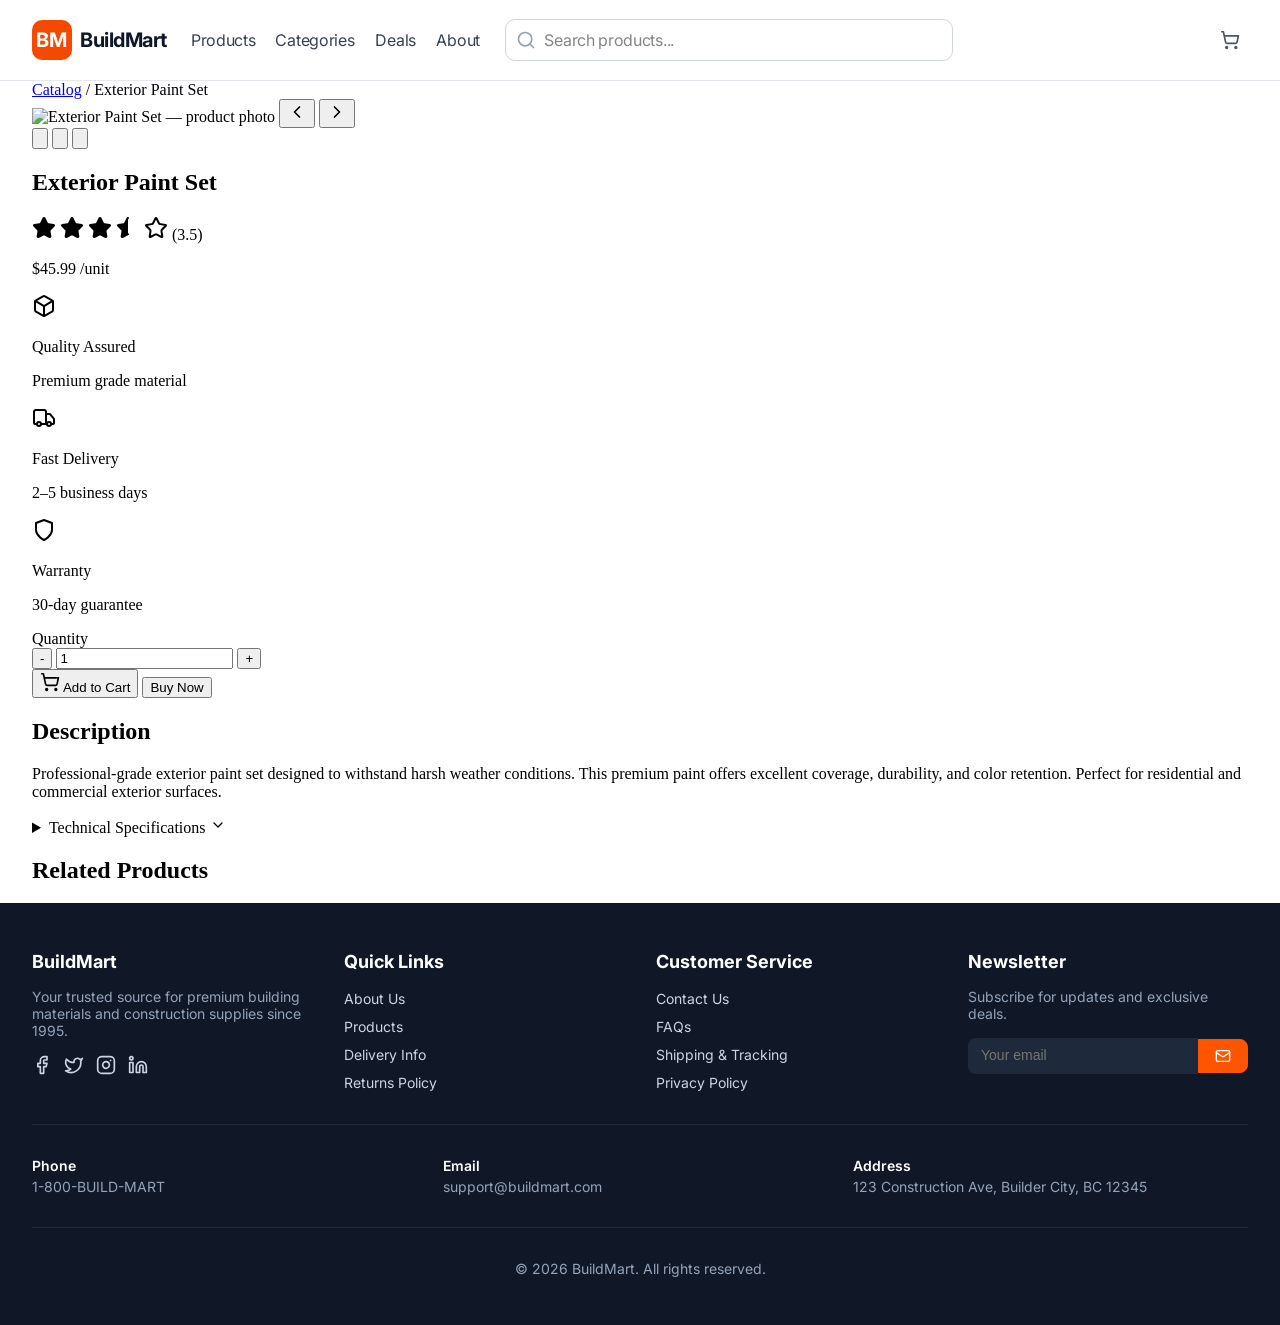
==== html/card.html @ ee4b64af "commit 1 first commit (очень вовремя, конечно)" ====
<!doctype html>
<html lang="en">
  <head>
    <meta charset="UTF-8" />
    <script>
      (function () {
        function documentDirectoryHref() {
          var u = new URL(location.href);
          u.hash = "";
          u.search = "";
          var path = u.pathname;
          path = path.replace(/\/[^/]+\/?$/, "/");
          if (!path) path = "/";
          u.pathname = path;
          return u.href;
        }
        var b = document.createElement("base");
        b.href = documentDirectoryHref();
        var meta = document.head.querySelector("meta[charset]");
        document.head.insertBefore(b, meta ? meta.nextSibling : document.head.firstChild);
      })();
    </script>
    <meta name="viewport" content="width=device-width, initial-scale=1.0" />
    <title>BuildMart</title>
    <link rel="preconnect" href="https://fonts.googleapis.com" />
    <link rel="preconnect" href="https://fonts.gstatic.com" crossorigin />
    <link
      href="https://fonts.googleapis.com/css2?family=Inter:wght@400;700;800;900&display=swap"
      rel="stylesheet"
    />
    <link rel="stylesheet" href="../styles/main.css" />
    <link rel="stylesheet" href="../styles/header.css" />
    <link rel="stylesheet" href="../styles/buildmart-toast.css" />
    <link rel="stylesheet" href="../styles/footer.css" />
    <link rel="stylesheet" href="../styles/card.css" />
  </head>
  <body>
    <main class="screen">
      <div id="site-header-mount"></div>
      <div class="screen__content card-page">
        <div class="card-page__container">
          <nav class="card-page__breadcrumb" aria-label="Breadcrumb">
            <a class="card-page__breadcrumb-link" href="catalog.html">Catalog</a>
            <span class="card-page__breadcrumb-separator" aria-hidden="true">/</span>
            <span class="card-page__breadcrumb-current">Exterior Paint Set</span>
          </nav>

          <section class="card-page__product-card" aria-label="Product card">
            <div class="card-page__left">
              <div class="card-page__hero">
                <img
                  id="card-gallery-main"
                  class="card-page__hero-img"
                  src="../images/photo1.jpg"
                  width="584"
                  height="584"
                  alt="Exterior Paint Set — product photo"
                />
                <button type="button" class="card-page__nav card-page__nav--prev" id="card-gallery-prev" aria-label="Previous image">
                  <svg width="20" height="20" aria-hidden="true"><use href="../assets/icons.svg#sym-chevron-left"></use></svg>
                </button>
                <button type="button" class="card-page__nav card-page__nav--next" id="card-gallery-next" aria-label="Next image">
                  <svg width="20" height="20" aria-hidden="true"><use href="../assets/icons.svg#sym-chevron-right"></use></svg>
                </button>
              </div>
              <div class="card-page__thumbnails" role="group" aria-label="Product photos">
                <button type="button" class="card-page__thumb is-active" data-full-src="../images/photo1.jpg" aria-label="Show photo 1" aria-pressed="true">
                  <img src="../images/photo1.jpg" alt="" />
                </button>
                <button type="button" class="card-page__thumb" data-full-src="../images/photo1.jpg" aria-label="Show photo 2" aria-pressed="false">
                  <img src="../images/photo1.jpg" alt="" />
                </button>
                <button type="button" class="card-page__thumb" data-full-src="../images/photo1.jpg" aria-label="Show photo 3" aria-pressed="false">
                  <img src="../images/photo1.jpg" alt="" />
                </button>
              </div>
            </div>

            <div class="card-page__right">
              <h1 class="card-page__title">Exterior Paint Set</h1>
              <div class="card-page__rating-block">
                <div class="card-page__rating" aria-label="Rating 3.5 out of 5">
                  <svg class="card-page__rating-star card-page__rating-star--full" width="24" height="24" aria-hidden="true"><use href="../assets/icons.svg#sym-star-full"></use></svg>
                  <svg class="card-page__rating-star card-page__rating-star--full" width="24" height="24" aria-hidden="true"><use href="../assets/icons.svg#sym-star-full"></use></svg>
                  <svg class="card-page__rating-star card-page__rating-star--full" width="24" height="24" aria-hidden="true"><use href="../assets/icons.svg#sym-star-full"></use></svg>
                  <svg class="card-page__rating-star card-page__rating-star--half" width="24" height="24" aria-hidden="true"><use href="../assets/icons.svg#sym-star-half"></use></svg>
                  <svg class="card-page__rating-star card-page__rating-star--empty" width="24" height="24" aria-hidden="true"><use href="../assets/icons.svg#sym-star-empty"></use></svg>
                  <span class="card-page__rating-value">(3.5)</span>
                </div>
              </div>
              <div class="card-page__price">
                <p class="card-page__price-row">
                  <span class="card-page__price-amount">$45.99</span>
                  <span class="card-page__price-unit">/unit</span>
                </p>
              </div>
              <div class="card-page__features">
                <div class="card-page__feature">
                  <span class="card-page__feature-icon" aria-hidden="true"><svg viewBox="0 0 24 24" width="24" height="24"><use href="../assets/icons.svg#sym-package"></use></svg></span>
                  <div class="card-page__feature-text">
                    <p class="card-page__feature-title">Quality Assured</p>
                    <p class="card-page__feature-desc">Premium grade material</p>
                  </div>
                </div>
                <div class="card-page__feature">
                  <span class="card-page__feature-icon" aria-hidden="true"><svg viewBox="0 0 24 24" width="24" height="24"><use href="../assets/icons.svg#sym-truck"></use></svg></span>
                  <div class="card-page__feature-text">
                    <p class="card-page__feature-title">Fast Delivery</p>
                    <p class="card-page__feature-desc">2–5 business days</p>
                  </div>
                </div>
                <div class="card-page__feature">
                  <span class="card-page__feature-icon" aria-hidden="true"><svg viewBox="0 0 24 24" width="24" height="24"><use href="../assets/icons.svg#sym-shield"></use></svg></span>
                  <div class="card-page__feature-text">
                    <p class="card-page__feature-title">Warranty</p>
                    <p class="card-page__feature-desc">30-day guarantee</p>
                  </div>
                </div>
              </div>
              <div class="card-page__quantity-block">
                <label class="card-page__quantity-label" for="card-qty">Quantity</label>
                <div class="card-page__quantity-controls">
                  <button type="button" class="card-page__qty-btn" id="card-qty-decrease" aria-label="Decrease quantity">-</button>
                  <input
                    id="card-qty"
                    class="card-page__qty-input"
                    type="number"
                    min="1"
                    step="1"
                    value="1"
                    inputmode="numeric"
                    aria-label="Quantity"
                  />
                  <button type="button" class="card-page__qty-btn" id="card-qty-increase" aria-label="Increase quantity">+</button>
                </div>
              </div>
              <div class="card-page__actions">
                <button type="button" class="card-page__btn card-page__btn--primary">
                  <svg width="20" height="20" aria-hidden="true"><use href="../assets/icons.svg#sym-cart"></use></svg>
                  Add to Cart
                </button>
                <button type="button" class="card-page__btn card-page__btn--secondary">Buy Now</button>
              </div>
              <div class="card-page__description-block">
                <h2 class="card-page__section-heading">Description</h2>
                <p class="card-page__section-text">
                  Professional-grade exterior paint set designed to withstand harsh weather conditions. This premium paint offers excellent coverage, durability, and color retention. Perfect for residential and commercial exterior surfaces.
                </p>
              </div>
              <div class="card-page__accordion-wrap">
                <details class="card-page__accordion">
                  <summary class="card-page__accordion-summary">
                    Technical Specifications
                    <svg class="card-page__accordion-chevron" width="16" height="16" aria-hidden="true"><use href="../assets/icons.svg#sym-chevron-down"></use></svg>
                  </summary>
                  <div class="card-page__accordion-body">
                    <div class="card-page__spec-panel">
                      <dl class="card-page__spec-grid">
                        <div class="card-page__spec-item"><dt class="card-page__spec-label">Volume</dt><dd class="card-page__spec-value">5 gallons total</dd></div>
                        <div class="card-page__spec-item"><dt class="card-page__spec-label">Type</dt><dd class="card-page__spec-value">100% Acrylic Latex</dd></div>
                        <div class="card-page__spec-item"><dt class="card-page__spec-label">Coverage</dt><dd class="card-page__spec-value">400 sq ft per gallon</dd></div>
                        <div class="card-page__spec-item"><dt class="card-page__spec-label">Finish</dt><dd class="card-page__spec-value">Satin</dd></div>
                        <div class="card-page__spec-item"><dt class="card-page__spec-label">Dry Time</dt><dd class="card-page__spec-value">2-4 hours</dd></div>
                        <div class="card-page__spec-item"><dt class="card-page__spec-label">Colors</dt><dd class="card-page__spec-value">Assorted neutral tones</dd></div>
                      </dl>
                    </div>
                  </div>
                </details>
              </div>
            </div>
          </section>

          <section class="card-page__related" aria-labelledby="related-heading">
            <div class="card-page__related-inner">
              <h2 id="related-heading" class="card-page__related-title">Related Products</h2>
              <div class="card-page__related-grid"></div>
            </div>
          </section>
        </div>
      </div>
      <div id="site-footer-mount"></div>
    </main>
    <script src="../scripts/products.js"></script>
    <script src="../scripts/cart-store.js"></script>
    <script src="../scripts/header.js"></script>
    <script src="../scripts/footer.js"></script>
    <script src="../scripts/buildmart-toast.js"></script>
    <script src="../scripts/card.js"></script>
  </body>
</html>
---- styles/main.css ----
:root {
  --spacing: 0.25rem;
}

.flex {
  display: flex;
}

.items-center {
  align-items: center;
}

.justify-between {
  justify-content: space-between;
}

.h-16 {
  height: calc(var(--spacing) * 16);
}

.gap-4 {
  gap: calc(var(--spacing) * 4);
  row-gap: calc(1rem);
  column-gap: calc(1rem);
}

.text-gray-600 {
  color: #4a5565;
}

.text-gray-900 {
  color: #111827;
}

.mt-3 {
  margin-top: 0.75rem;
}

.text-2xl {
  font-size: 1.5rem;
  line-height: 2rem;
}

.font-bold {
  font-weight: 700;
}

body {
  margin: 0;
  min-height: 100vh;
  background: #ffffff;
}

.screen {
  display: flex;
  flex-direction: column;
  width: 100%;
  min-width: 0;
  min-height: 100vh;
  background: #ffffff;
}

.screen__content {
  display: flex;
  flex-direction: column;
  flex: 1 0 auto;
  width: 100%;
  max-width: 1280px;
  min-height: 0;
  margin-inline: auto;
  padding-inline: 16px;
  box-sizing: border-box;
}

@media (min-width: 640px) {
  .screen__content {
    padding-inline: 24px;
  }
}

@media (min-width: 1024px) {
  .screen__content {
    padding-inline: 32px;
  }
}

.card-symbols {
  position: absolute;
  width: 0;
  height: 0;
  overflow: hidden;
}
---- styles/header.css ----
.header {
  width: 100%;
  height: 81px;
  margin: 0;
  padding: 0;
  position: sticky;
  top: 0;
  z-index: 1000;
  border-bottom: 1px solid var(--line, #e4e7ec);
  background-color: #ffffff;
  box-sizing: border-box;
}

.header__container {
  width: 100%;
  max-width: 1280px;
  height: 80px;
  margin-inline: auto;
  padding-inline: 16px;
  box-sizing: border-box;
  display: flex;
  align-items: center;
  /* <768px — flex + gap; от 768px — grid с равным column-gap в медиазапросе ниже */
  justify-content: flex-start;
  gap: 16px;
  min-width: 0;
}

@media (min-width: 640px) {
  .header__container {
    padding-inline: 24px;
  }
}

@media (min-width: 1024px) {
  .header__container {
    padding-inline: 32px;
  }
}

.header__search-field {
  width: 448px;
  height: 42px;
  display: flex;
  align-items: center;
  gap: 8px;
  padding: 0 10px;
  border: 1px solid #d1d5dc;
  border-radius: 10px;
  box-sizing: border-box;
  background-color: #ffffff;
  transition: border-color 0.2s ease, border-width 0.2s ease;
}

.header__search-field:focus-within {
  border: 3px solid #ff5a00;
  box-shadow: none;
}

.header__action-link {
  width: 36px;
  height: 36px;
  position: relative;
  display: inline-flex;
  align-items: center;
  justify-content: center;
  padding: 8px;
  box-sizing: border-box;
  text-decoration: none;
  flex-shrink: 0;
  color: #4b5563;
  transition: color 0.2s ease;
}

.header__cart-icon {
  width: 20px;
  height: 20px;
  color: currentColor;
  display: block;
  flex-shrink: 0;
}

.header__cart-badge {
  position: absolute;
  top: -4px;
  right: -4px;
  box-sizing: border-box;
  min-width: 20px;
  height: 20px;
  padding: 0 4px;
  display: inline-flex;
  align-items: center;
  justify-content: center;
  border-radius: 9999px;
  background-color: #ea580c;
  color: #ffffff;
  font-family: Inter, Arial, sans-serif;
  font-size: 0.75rem;
  line-height: 1rem;
  font-weight: 700;
  letter-spacing: -0.02em;
}

.header__cart-badge[hidden] {
  display: none !important;
}

.header__action-link:hover {
  color: #ff5a00;
}

.header__search-icon {
  width: 20px;
  height: 20px;
  color: #99a1af;
  display: block;
  flex-shrink: 0;
}

.header__search-input {
  flex: 1;
  min-width: 0;
  height: 19px;
  border: none;
  outline: none;
  padding: 0;
  color: rgba(10, 10, 10, 0.5);
  font-family: Inter, Arial, sans-serif;
  font-size: 16px;
  font-weight: 400;
  line-height: 100%;
  letter-spacing: -0.31px;
  background: transparent;
}

.header__search-input::placeholder {
  width: 133px;
  height: 19px;
  color: rgba(10, 10, 10, 0.5);
  font-family: Inter, Arial, sans-serif;
  font-size: 16px;
  font-weight: 400;
  line-height: 100%;
  letter-spacing: -0.31px;
}

.header__link {
  width: auto;
  min-width: 0;
  height: 40px;
  display: flex;
  align-items: center;
  gap: 8px;
  text-decoration: none;
  flex-shrink: 0;
}

.header__link-container {
  width: 40px;
  height: 40px;
  display: flex;
  align-items: center;
  justify-content: center;
  border-radius: 10px;
  background-color: #f54900;
  flex-shrink: 0;
}

.header__link-text {
  width: 32px;
  height: 28px;
  display: block;
  color: #ffffff;
  font-family: Inter, Arial, sans-serif;
  font-size: 20px;
  font-style: normal;
  font-weight: 700;
  line-height: 28px;
  letter-spacing: -0.45px;
}

.header__link-label {
  width: auto;
  height: 28px;
  display: block;
  color: #101828;
  font-family: Inter, Arial, sans-serif;
  font-size: 20px;
  font-style: normal;
  font-weight: 700;
  line-height: 28px;
  letter-spacing: -0.45px;
}

.header__navigation {
  display: flex;
  flex-direction: row;
  justify-content: flex-start;
  align-items: center;
  width: auto;
  height: 24px;
  gap: 20px;
  flex-shrink: 0;
}

.header__navigation-link {
  width: auto;
  height: 24px;
  display: block;
  position: relative;
  top: -0.5px;
  color: #364153;
  font-family: Inter, Arial, sans-serif;
  font-size: 16px;
  font-style: normal;
  font-weight: 400;
  line-height: 24px;
  letter-spacing: -0.31px;
  text-decoration: none;
  transition: color 0.2s ease;
}

.header__navigation-link:hover {
  color: #ff5a00;
}

.header__navigation-link--categories {
  width: 80px;
}

.header__navigation-link--deals {
  width: 41px;
}

.header__navigation-link--about {
  width: 45px;
}

/* —— Mobile / tablet / desktop (375px … 1440px+) —— */
.header__toolbar-end {
  display: flex;
  align-items: center;
  justify-content: flex-end;
  gap: 4px;
  flex-shrink: 0;
}

.header__icon-btn {
  display: none;
  align-items: center;
  justify-content: center;
  width: 40px;
  height: 40px;
  padding: 0;
  border: none;
  border-radius: 10px;
  background: transparent;
  color: #4b5563;
  cursor: pointer;
  box-sizing: border-box;
  transition: background-color 0.2s ease, color 0.2s ease;
}

.header__icon-btn:hover {
  background: #f9fafb;
  color: #ff5a00;
}

.header__icon-btn-svg {
  display: block;
  width: 24px;
  height: 24px;
}

/* Декоративная «лупа» в мобильной строке: не кнопка, без hover/tap */
.header__search-decoy {
  display: none;
  align-items: center;
  justify-content: center;
  width: 40px;
  height: 40px;
  flex-shrink: 0;
  margin: 0;
  padding: 0;
  pointer-events: none;
  user-select: none;
  -webkit-user-select: none;
  -webkit-tap-highlight-color: transparent;
  color: #4b5563;
  box-sizing: border-box;
}

.header__search-decoy-svg {
  display: block;
  width: 24px;
  height: 24px;
}

.header__icon-btn.header__menu-toggle {
  -webkit-tap-highlight-color: transparent;
}

.header__icon-btn.header__menu-toggle:hover,
.header__icon-btn.header__menu-toggle:active {
  background-color: transparent !important;
  color: #4b5563;
}

.header__icon-btn.header__menu-toggle:focus {
  outline: none;
}

.header__icon-btn.header__menu-toggle:focus-visible {
  outline: 2px solid #ff5a00;
  outline-offset: 2px;
}

.header__mobile-panel {
  display: none;
  width: 100%;
  max-width: 1280px;
  margin-inline: auto;
  box-sizing: border-box;
  padding: 0 16px;
  border-bottom: 1px solid transparent;
  background: #ffffff;
}

/* Разделитель между строкой хедера и полем поиска (отдельно от поля) */
.header__mobile-panel::before {
  content: "";
  display: block;
  height: 1px;
  width: calc(100% + 32px);
  margin: 0 -16px 12px;
  background-color: var(--line, #e4e7ec);
  box-sizing: border-box;
}

.header__search-field--panel {
  width: 100%;
  max-width: none;
  height: 48px;
  margin: 0 0 12px;
  box-sizing: border-box;
}

.header__navigation--panel {
  display: flex;
  flex-direction: column;
  align-items: stretch;
  justify-content: flex-start;
  width: 100%;
  height: auto;
  gap: 18px;
  margin: 0;
  padding: 8px 0 4px;
}

.header__navigation--panel .header__navigation-link {
  width: 100%;
  padding: 8px 0;
  border-bottom: none;
  font-size: 17px;
  box-sizing: border-box;
}

.header__navigation--panel .header__navigation-link--categories,
.header__navigation--panel .header__navigation-link--deals,
.header__navigation--panel .header__navigation-link--about {
  width: 100%;
}

/* Mobile: < 768px — sheet in document flow (pushes main); search + links in panel */
@media (max-width: 767px) {
  .header {
    height: auto;
    min-height: 72px;
  }

  .header__container {
    height: 71px;
    min-height: 71px;
    gap: 12px;
  }

  /* Логотип слева, лупа + корзина + меню справа (nav/search скрыты из потока) */
  .header__toolbar-end {
    margin-left: auto;
  }

  .header__link-label {
    display: none;
  }

  .header__link {
    width: auto;
    min-width: 0;
  }

  .header__container > .header__navigation {
    display: none;
  }

  .header__container > .header__search-field {
    display: none;
  }

  .header__mobile-panel {
    display: none;
  }

  .header.header--nav-open .header__mobile-panel {
    display: block;
    max-height: min(420px, calc(100dvh - 72px - 12px));
    overflow: auto;
    padding-bottom: 16px;
    border-bottom-color: var(--line, #e4e7ec);
    -webkit-overflow-scrolling: touch;
  }

  .header__icon-btn {
    display: inline-flex;
  }

  .header__search-decoy {
    display: inline-flex;
  }

  .header__menu-toggle {
    display: inline-flex;
  }
}

/* Tablet+ (768px …): 4 колонки — логотип | nav | поиск | тулбар;
   равный column-gap не схлопывается на узкой ширине (в отличие от space-between) */
@media (min-width: 768px) {
  .header__container {
    display: grid;
    grid-template-columns: auto auto minmax(0, 1fr) auto;
    column-gap: clamp(14px, 2.4vw, 24px);
    row-gap: 0;
    align-items: center;
    justify-content: normal;
  }

  .header__search-decoy,
  .header__menu-toggle {
    display: none;
  }

  .header__search-field {
    position: relative;
    top: auto;
    left: auto;
    right: auto;
    width: 100%;
    height: 42px;
    max-height: none;
    opacity: 1;
    overflow: visible;
    pointer-events: auto;
    transform: none;
    justify-self: start;
    min-width: 0;
    max-width: min(448px, 100%);
    box-sizing: border-box;
  }
}

/* Только ≥1440px: средняя дорожка по ширине поля (max-content), не 1fr — синий контейнер поиска не растягивается;
   свободное место уходит в space-between между четырьмя колонками вместе с column-gap */
@media (min-width: 1440px) {
  .header__container {
    grid-template-columns: auto auto max-content auto;
    justify-content: space-between;
  }

  .header__search-field {
    width: 448px;
    max-width: 100%;
    justify-self: auto;
  }
}

/* Планшет 768–1023px: только значок BM, без текста BuildMart */
@media (min-width: 768px) and (max-width: 1023px) {
  .header__link-label {
    display: none;
  }
}

@media (min-width: 1024px) {
  .header__link-label {
    display: block;
  }
}
---- styles/buildmart-toast.css ----
.buildmart-toast-stack {
  --buildmart-toast-overlap: 52px;
  position: fixed;
  top: max(12px, env(safe-area-inset-top, 0px));
  right: max(16px, env(safe-area-inset-right, 0px));
  z-index: 10001;
  box-sizing: border-box;
  display: flex;
  flex-direction: column;
  align-items: stretch;
  width: min(400px, calc(100vw - 32px));
  pointer-events: none;
}

.buildmart-toast-item {
  position: relative;
  box-sizing: border-box;
  width: 100%;
  flex: 0 0 auto;
  transform: translateY(calc(-100% - 20px));
  opacity: 0;
  pointer-events: none;
  transition:
    transform 0.36s cubic-bezier(0.22, 1, 0.36, 1),
    opacity 0.3s ease;
}

.buildmart-toast-stack > .buildmart-toast-item:not(:first-child) {
  margin-top: calc(-1 * var(--buildmart-toast-overlap, 52px));
}

.buildmart-toast-stack > .buildmart-toast-item:nth-child(1) {
  z-index: 106;
}

.buildmart-toast-stack > .buildmart-toast-item:nth-child(2) {
  z-index: 105;
}

.buildmart-toast-stack > .buildmart-toast-item:nth-child(3) {
  z-index: 104;
}

.buildmart-toast-stack > .buildmart-toast-item:nth-child(4) {
  z-index: 103;
}

.buildmart-toast-stack > .buildmart-toast-item:nth-child(5) {
  z-index: 102;
}

.buildmart-toast-item--in {
  transform: translateY(0);
  opacity: 1;
  pointer-events: auto;
  touch-action: pan-x;
}

.buildmart-toast-item--in.buildmart-toast-item--dragging {
  touch-action: none;
}

.buildmart-toast-item--out {
  transform: translateY(calc(-100% - 12px));
  opacity: 0;
  pointer-events: none;
  transition:
    transform 0.28s ease-in,
    opacity 0.22s ease;
}

.buildmart-toast__inner {
  box-sizing: border-box;
  display: flex;
  flex-direction: row;
  align-items: center;
  gap: 12px;
  padding: 14px 18px;
  border-radius: 12px;
  background: #ffffff;
  border: 1px solid #e5e7eb;
  box-shadow:
    0 10px 40px rgba(15, 23, 42, 0.12),
    0 4px 12px rgba(15, 23, 42, 0.08);
}

.buildmart-toast__icon {
  flex: 0 0 auto;
  display: flex;
  align-items: center;
  justify-content: center;
  width: 24px;
  height: 24px;
}

.buildmart-toast__icon svg {
  display: block;
}

.buildmart-toast__text {
  margin: 0;
  font-family: Inter, system-ui, sans-serif;
  font-size: 0.9375rem;
  line-height: 1.375rem;
  font-weight: 700;
  letter-spacing: -0.2px;
  color: #0a0a0a;
}
---- styles/footer.css ----
.footer {
  box-sizing: border-box;
  width: 100%;
  margin-top: auto;
  background: #101828;
  color: #94a3b8;
  font-family: Inter, system-ui, sans-serif;
}

.footer__container {
  box-sizing: border-box;
  width: 100%;
  max-width: 1280px;
  margin-inline: auto;
  padding: 48px 16px;
  display: flex;
  flex-direction: column;
  justify-content: flex-start;
  align-items: stretch;
}

@media (min-width: 640px) {
  .footer__container {
    padding-inline: 24px;
  }
}

@media (min-width: 1024px) {
  .footer__container {
    padding-inline: 32px;
  }
}

.footer__top {
  width: 100%;
  display: grid;
  grid-template-columns: 1fr;
  gap: 32px;
  margin-bottom: 32px;
}

.footer__top-item {
  padding: 0;
  min-width: 0;
}

.footer__top-title {
  margin: 0 0 16px;
  font-size: 18px;
  font-weight: 700;
  color: #ffffff;
}

.footer__top-text {
  margin: 0 0 16px;
  font-size: 14px;
}

.footer__social {
  display: flex;
  gap: 12px;
}

.footer__social-link {
  color: #cbd5e1;
  text-decoration: none;
  transition: color 0.2s ease;
}

.footer__social-link svg {
  width: 20px;
  height: 20px;
  display: block;
  fill: none;
  stroke: currentColor;
  stroke-width: 2;
  stroke-linecap: round;
  stroke-linejoin: round;
}

.footer__social-link:hover {
  color: #f97316;
}

.footer__links {
  margin: 0;
  padding: 0;
  list-style: none;
  display: flex;
  flex-direction: column;
  gap: 8px;
}

.footer__link {
  color: #cbd5e1;
  text-decoration: none;
  font-size: 14px;
  transition: color 0.2s ease;
}

.footer__link:hover {
  color: #f97316;
}

.footer__newsletter {
  display: flex;
  align-items: center;
  gap: 0;
}

.footer__input {
  flex: 1;
  min-width: 0;
  padding: 8px 12px;
  font-size: 14px;
  line-height: 1.25;
  border: 1px solid #1f2937;
  border-right: 0;
  border-radius: 8px 0 0 8px;
  background: #1e293b;
  color: #e2e8f0;
}

.footer__button {
  padding: 8px 16px;
  border: 1px solid #ff5400;
  border-radius: 0 8px 8px 0;
  background: #ff5400;
  color: #ffffff;
  cursor: pointer;
  transition: background-color 0.2s ease;
}

.footer__button:hover {
  background: #c2410c;
}

.footer__button svg {
  width: 16px;
  height: 16px;
  display: block;
  fill: none;
  stroke: currentColor;
  stroke-width: 2;
  stroke-linecap: round;
  stroke-linejoin: round;
}

.footer__visually-hidden {
  position: absolute;
  width: 1px;
  height: 1px;
  padding: 0;
  margin: -1px;
  overflow: hidden;
  clip: rect(0, 0, 0, 0);
  white-space: nowrap;
  border: 0;
}

.footer__contacts {
  width: 100%;
  border-top: 1px solid #1f2937;
  padding-top: 32px;
  margin-bottom: 32px;
}

.footer__contacts-grid {
  display: grid;
  grid-template-columns: 1fr;
  gap: 16px;
  font-size: 14px;
}

.footer__contacts-item {
  width: 100%;
  display: flex;
  flex-direction: column;
  gap: 4px;
}

.footer__contacts-title {
  margin: 0;
  font-weight: 600;
  color: #ffffff;
}

.footer__contacts-text {
  margin: 0;
}

.footer__copyright {
  margin: 0;
}

.footer__bottom {
  width: 100%;
  border-top: 1px solid #1f2937;
  padding-top: 32px;
  font-size: 14px;
  text-align: center;
}

@media (min-width: 768px) {
  .footer__container {
    padding-inline: 32px;
  }

  .footer__top {
    grid-template-columns: repeat(2, minmax(0, 1fr));
  }

  .footer__contacts-grid {
    grid-template-columns: repeat(3, minmax(0, 1fr));
  }
}

@media (min-width: 1024px) {
  .footer__top {
    grid-template-columns: repeat(4, minmax(0, 1fr));
  }
}
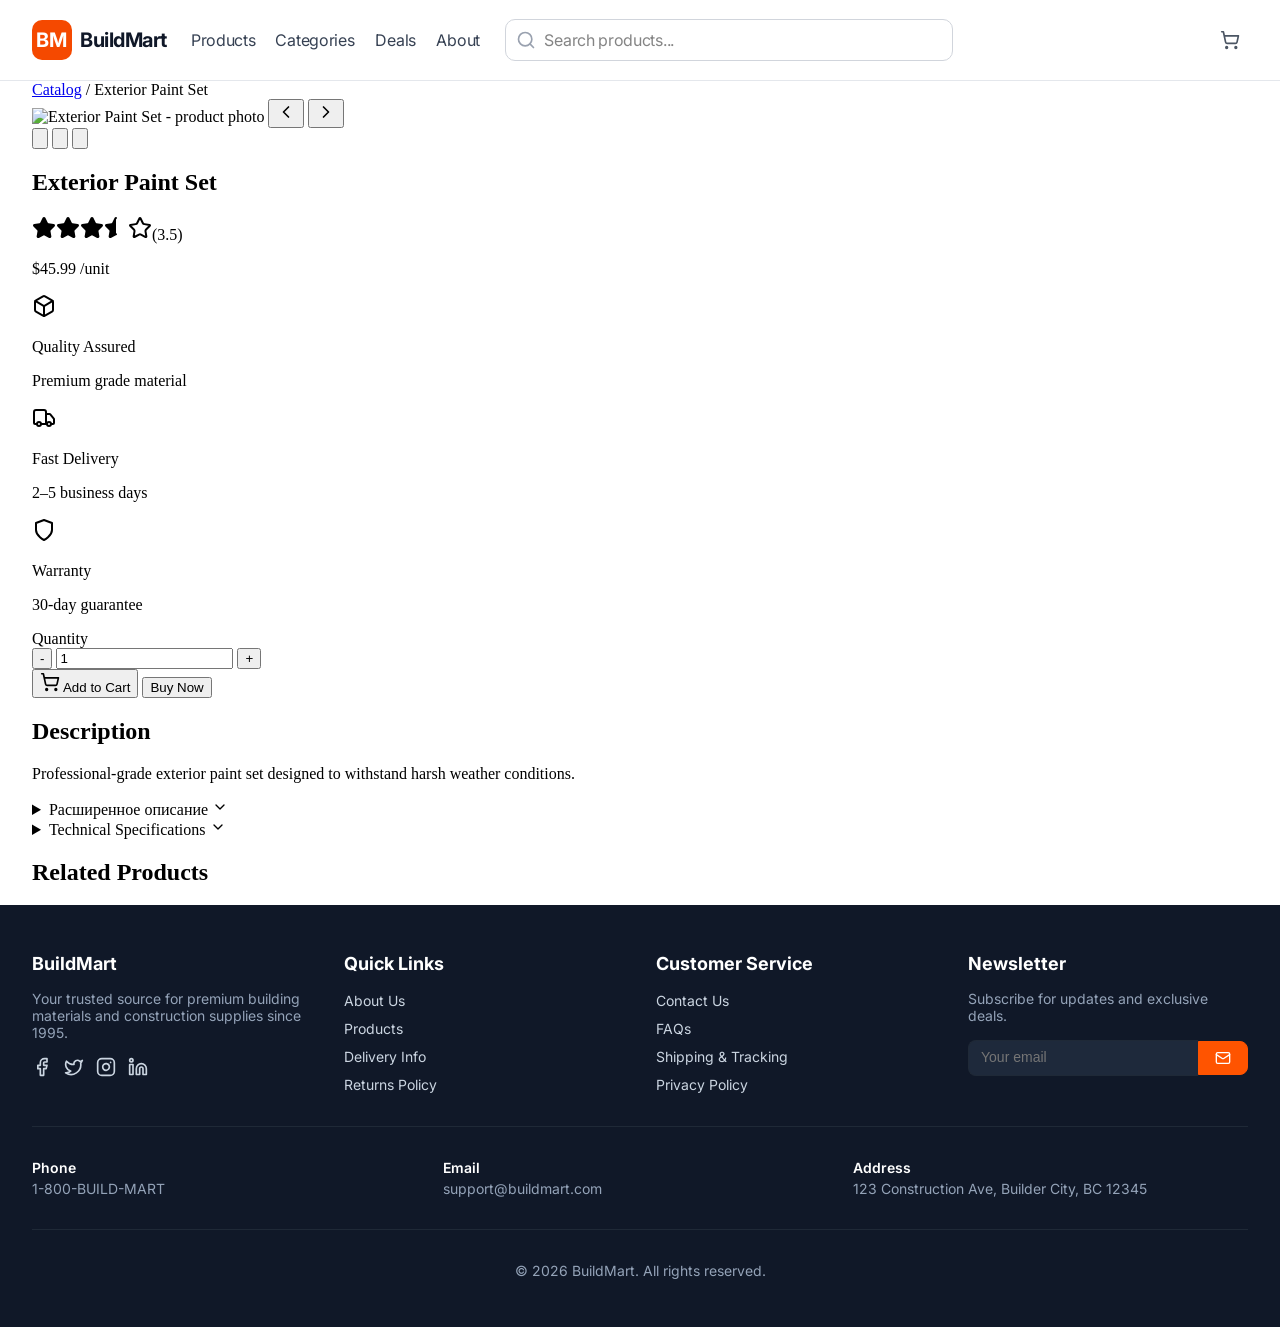
==== commit 6e30a71a: "feat(product): extended description accordion and PDP hooks" ====
--- a/html/card.html
+++ b/html/card.html
@@ -50,7 +50,7 @@
               <div class="card-page__hero">
                 <img
                   id="card-gallery-main"
-                  class="card-page__hero-img"
+                  class="card-page__hero-img card-page__hero-img--fade"
                   src="../images/photo1.jpg"
                   width="584"
                   height="584"
@@ -135,19 +135,28 @@
                 </div>
               </div>
               <div class="card-page__actions">
-                <button type="button" class="card-page__btn card-page__btn--primary">
+                <button type="button" class="card-page__btn card-page__btn--primary" aria-label="Add to cart">
                   <svg width="20" height="20" aria-hidden="true"><use href="../assets/icons.svg#sym-cart"></use></svg>
-                  Add to Cart
+                  <span id="card-primary-label">Add to Cart</span>
                 </button>
                 <button type="button" class="card-page__btn card-page__btn--secondary">Buy Now</button>
               </div>
               <div class="card-page__description-block">
                 <h2 class="card-page__section-heading">Description</h2>
-                <p class="card-page__section-text">
-                  Professional-grade exterior paint set designed to withstand harsh weather conditions. This premium paint offers excellent coverage, durability, and color retention. Perfect for residential and commercial exterior surfaces.
-                </p>
+                <p class="card-page__section-text card-page__section-text--lead" id="card-desc-lead"></p>
               </div>
               <div class="card-page__accordion-wrap">
+                <details class="card-page__accordion">
+                  <summary class="card-page__accordion-summary">
+                    Расширенное описание
+                    <svg class="card-page__accordion-chevron" width="16" height="16" aria-hidden="true"><use href="../assets/icons.svg#sym-chevron-down"></use></svg>
+                  </summary>
+                  <div class="card-page__accordion-body">
+                    <p class="card-page__section-text" id="card-extended-desc"></p>
+                  </div>
+                </details>
+              </div>
+              <div class="card-page__accordion-wrap card-page__accordion-wrap--specs">
                 <details class="card-page__accordion">
                   <summary class="card-page__accordion-summary">
                     Technical Specifications
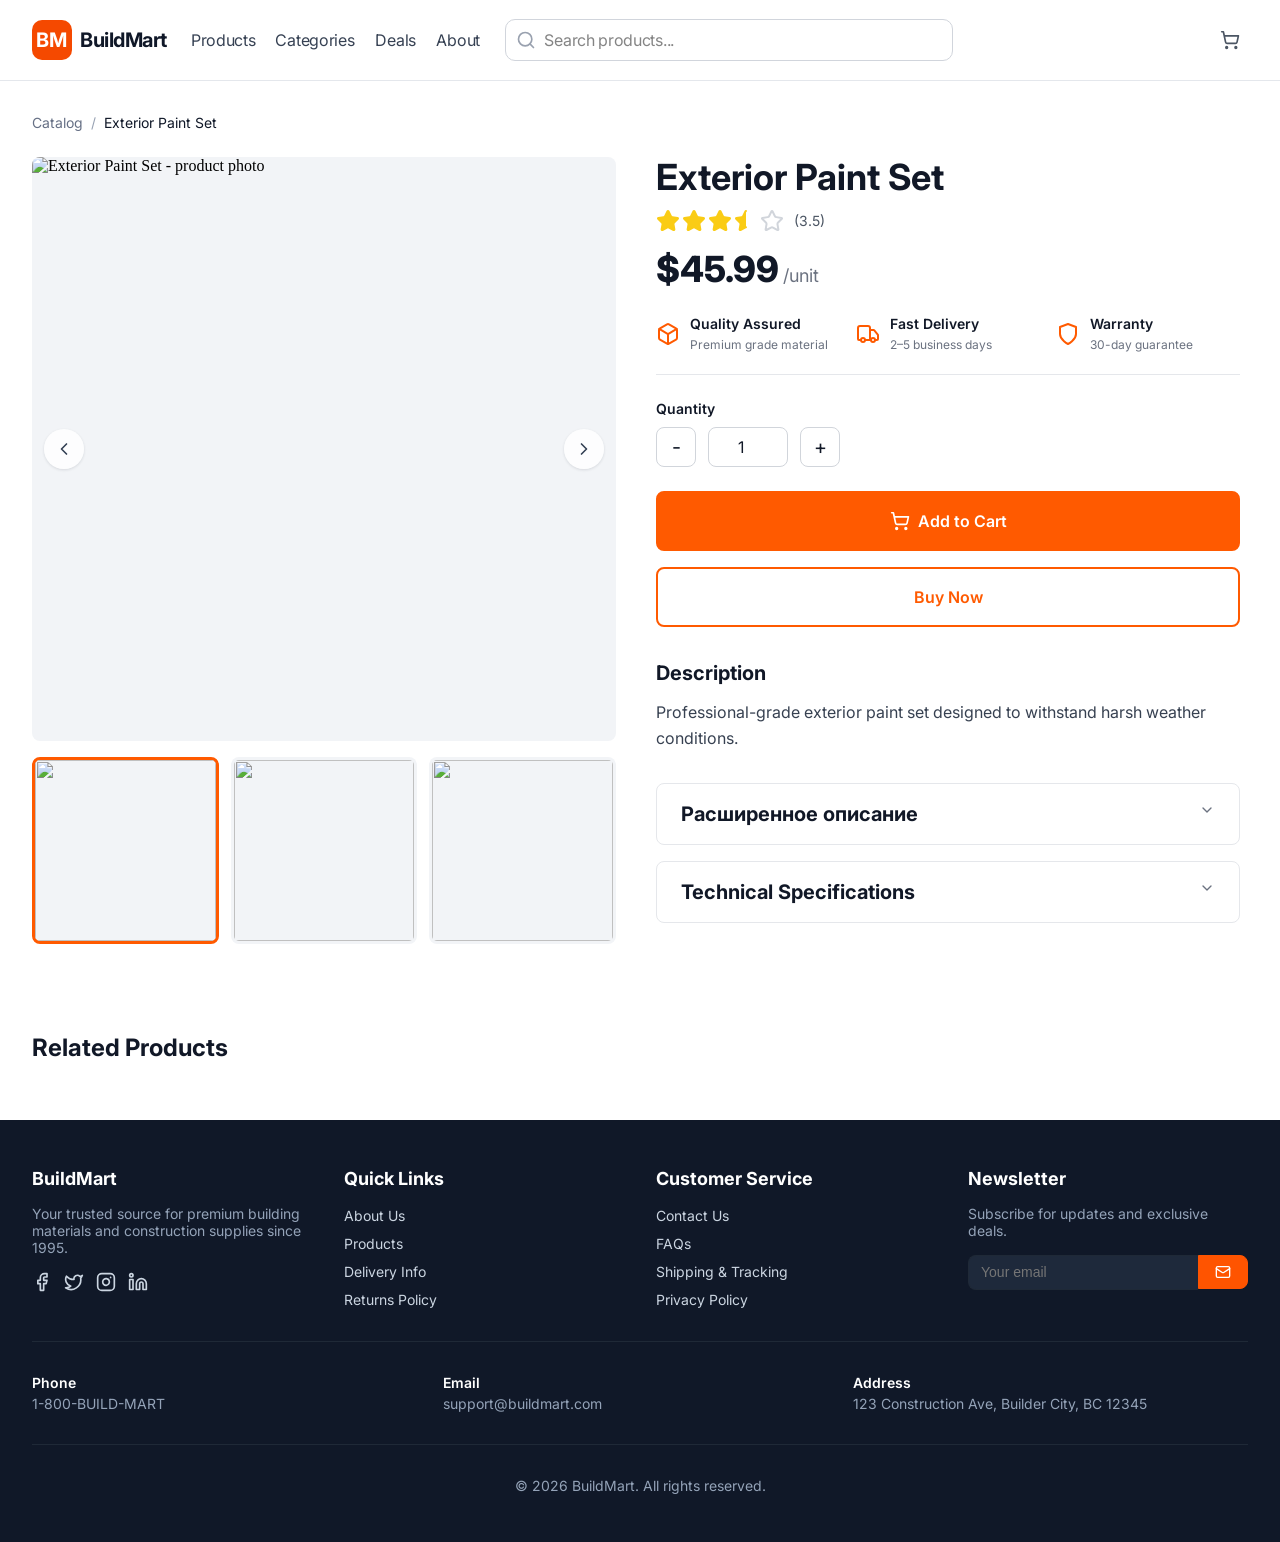
==== commit 19016625: "Fixing mobile adaptivity" ====
--- a/html/card.html
+++ b/html/card.html
@@ -20,7 +20,7 @@
         document.head.insertBefore(b, meta ? meta.nextSibling : document.head.firstChild);
       })();
     </script>
-    <meta name="viewport" content="width=device-width, initial-scale=1.0" />
+    <meta name="viewport" content="width=device-width, initial-scale=1.0, viewport-fit=cover" />
     <title>BuildMart</title>
     <link rel="preconnect" href="https://fonts.googleapis.com" />
     <link rel="preconnect" href="https://fonts.gstatic.com" crossorigin />
--- a/styles/main.css
+++ b/styles/main.css
@@ -1,5 +1,14 @@
 :root {
   --spacing: 0.25rem;
+}
+
+html {
+  overflow-x: hidden;
+}
+
+body {
+  overflow-x: hidden;
+  min-width: 0;
 }
 
 .flex {
@@ -65,22 +74,32 @@
   flex-direction: column;
   flex: 1 0 auto;
   width: 100%;
-  max-width: 1280px;
+  max-width: min(100%, 1440px);
   min-height: 0;
   margin-inline: auto;
-  padding-inline: 16px;
+  padding-left: max(16px, env(safe-area-inset-left, 0px));
+  padding-right: max(16px, env(safe-area-inset-right, 0px));
   box-sizing: border-box;
 }
 
 @media (min-width: 640px) {
   .screen__content {
-    padding-inline: 24px;
+    padding-left: max(24px, env(safe-area-inset-left, 0px));
+    padding-right: max(24px, env(safe-area-inset-right, 0px));
   }
 }
 
 @media (min-width: 1024px) {
   .screen__content {
-    padding-inline: 32px;
+    padding-left: max(32px, env(safe-area-inset-left, 0px));
+    padding-right: max(32px, env(safe-area-inset-right, 0px));
+  }
+}
+
+@media (min-width: 1440px) {
+  .screen__content {
+    padding-left: max(40px, env(safe-area-inset-left, 0px));
+    padding-right: max(40px, env(safe-area-inset-right, 0px));
   }
 }
 
--- a/styles/header.css
+++ b/styles/header.css
@@ -13,10 +13,11 @@
 
 .header__container {
   width: 100%;
-  max-width: 1280px;
+  max-width: min(1280px, 100%);
   height: 80px;
   margin-inline: auto;
-  padding-inline: 16px;
+  padding-left: max(16px, env(safe-area-inset-left, 0px));
+  padding-right: max(16px, env(safe-area-inset-right, 0px));
   box-sizing: border-box;
   display: flex;
   align-items: center;
@@ -28,13 +29,15 @@
 
 @media (min-width: 640px) {
   .header__container {
-    padding-inline: 24px;
+    padding-left: max(24px, env(safe-area-inset-left, 0px));
+    padding-right: max(24px, env(safe-area-inset-right, 0px));
   }
 }
 
 @media (min-width: 1024px) {
   .header__container {
-    padding-inline: 32px;
+    padding-left: max(32px, env(safe-area-inset-left, 0px));
+    padding-right: max(32px, env(safe-area-inset-right, 0px));
   }
 }
 
@@ -318,10 +321,10 @@
 .header__mobile-panel {
   display: none;
   width: 100%;
-  max-width: 1280px;
+  max-width: min(1280px, 100%);
   margin-inline: auto;
   box-sizing: border-box;
-  padding: 0 16px;
+  padding: 0 max(16px, env(safe-area-inset-left)) 0 max(16px, env(safe-area-inset-right));
   border-bottom: 1px solid transparent;
   background: #ffffff;
 }
@@ -382,6 +385,8 @@
     height: 71px;
     min-height: 71px;
     gap: 12px;
+    padding-left: max(12px, env(safe-area-inset-left, 0px));
+    padding-right: max(12px, env(safe-area-inset-right, 0px));
   }
 
   /* Логотип слева, лупа + корзина + меню справа (nav/search скрыты из потока) */
--- a/styles/buildmart-toast.css
+++ b/styles/buildmart-toast.css
@@ -8,7 +8,10 @@
   display: flex;
   flex-direction: column;
   align-items: stretch;
-  width: min(400px, calc(100vw - 32px));
+  width: min(
+    400px,
+    calc(100vw - env(safe-area-inset-left, 0px) - env(safe-area-inset-right, 0px) - 24px)
+  );
   pointer-events: none;
 }
 
--- a/styles/footer.css
+++ b/styles/footer.css
@@ -10,9 +10,9 @@
 .footer__container {
   box-sizing: border-box;
   width: 100%;
-  max-width: 1280px;
+  max-width: min(1280px, 100%);
   margin-inline: auto;
-  padding: 48px 16px;
+  padding: 48px max(16px, env(safe-area-inset-right, 0px)) 48px max(16px, env(safe-area-inset-left, 0px));
   display: flex;
   flex-direction: column;
   justify-content: flex-start;
@@ -21,13 +21,15 @@
 
 @media (min-width: 640px) {
   .footer__container {
-    padding-inline: 24px;
+    padding-left: max(24px, env(safe-area-inset-left, 0px));
+    padding-right: max(24px, env(safe-area-inset-right, 0px));
   }
 }
 
 @media (min-width: 1024px) {
   .footer__container {
-    padding-inline: 32px;
+    padding-left: max(32px, env(safe-area-inset-left, 0px));
+    padding-right: max(32px, env(safe-area-inset-right, 0px));
   }
 }
 
--- a/styles/card.css
+++ b/styles/card.css
@@ -0,0 +1,794 @@
+.card-page {
+  box-sizing: border-box;
+  width: 100%;
+}
+
+
+.screen__content.card-page {
+  max-width: min(1280px, 100%);
+  margin-inline: auto;
+  padding-left: max(16px, env(safe-area-inset-left, 0px));
+  padding-right: max(16px, env(safe-area-inset-right, 0px));
+  box-sizing: border-box;
+}
+
+@media (min-width: 640px) {
+  .screen__content.card-page {
+    padding-left: max(24px, env(safe-area-inset-left, 0px));
+    padding-right: max(24px, env(safe-area-inset-right, 0px));
+  }
+}
+
+@media (min-width: 1024px) {
+  .screen__content.card-page {
+    padding-left: max(32px, env(safe-area-inset-left, 0px));
+    padding-right: max(32px, env(safe-area-inset-right, 0px));
+  }
+}
+
+.card-page__container {
+  box-sizing: border-box;
+  width: 100%;
+  max-width: none;
+  min-height: 0;
+  margin-inline: 0;
+  padding: 0 0 32px;
+  display: flex;
+  flex-direction: column;
+  gap: 24px;
+}
+
+.card-page__breadcrumb {
+  min-height: 20px;
+  padding-top: 24px;
+  display: flex;
+  align-items: center;
+  gap: 8px;
+  font-family: Inter, system-ui, sans-serif;
+  font-size: 14px;
+  line-height: 20px;
+}
+
+.card-page__breadcrumb-link {
+  color: #667085;
+  text-decoration: none;
+}
+
+.card-page__breadcrumb-link:hover {
+  color: #475467;
+}
+
+.card-page__breadcrumb-separator {
+  color: #98a2b3;
+}
+
+.card-page__breadcrumb-current {
+  color: #101828;
+}
+
+/* Mobile & tablet: одна колонка; с 1024px — галерея | контент */
+.card-page__product-card {
+  display: grid;
+  grid-template-columns: 1fr;
+  gap: 24px;
+  align-items: start;
+}
+
+.card-page__left {
+  --card-gallery-width: 100%;
+  display: flex;
+  flex-direction: column;
+  gap: 16px;
+  min-width: 0;
+  width: 100%;
+}
+
+.card-page__hero {
+  position: relative;
+  width: var(--card-gallery-width);
+  aspect-ratio: 1;
+  height: auto;
+  border-radius: 8px;
+  overflow: hidden;
+  background: #f2f4f7;
+}
+
+.card-page__hero-img {
+  width: 100%;
+  height: 100%;
+  display: block;
+  object-fit: cover;
+}
+
+.card-page__nav {
+  position: absolute;
+  top: 50%;
+  transform: translateY(-50%);
+  box-sizing: border-box;
+  width: 40px;
+  height: 40px;
+  padding: 0;
+  border: none;
+  border-radius: 50%;
+  background: rgba(255, 255, 255, 0.85);
+  color: #344054;
+  cursor: pointer;
+  display: flex;
+  align-items: center;
+  justify-content: center;
+  box-shadow: 0 1px 3px rgba(16, 24, 40, 0.12);
+  transition: background 0.2s ease, color 0.2s ease;
+}
+
+.card-page__nav:hover {
+  background: #ffffff;
+  color: #ff5a00;
+}
+
+.card-page__nav--prev {
+  left: 12px;
+}
+
+.card-page__nav--next {
+  right: 12px;
+}
+
+.card-page__thumbnails {
+  box-sizing: border-box;
+  width: var(--card-gallery-width);
+  display: grid;
+  grid-template-columns: repeat(3, 1fr);
+  gap: 12px;
+  align-items: stretch;
+}
+
+.card-page__thumb {
+  box-sizing: border-box;
+  width: 100%;
+  min-width: 0;
+  aspect-ratio: 1;
+  height: auto;
+  padding: 0;
+  border: 3px solid transparent;
+  border-radius: 8px;
+  overflow: hidden;
+  cursor: pointer;
+  background: #f2f4f7;
+  transition: border-color 0.2s ease;
+}
+
+.card-page__thumb:hover {
+  border-color: #fda29b;
+}
+
+.card-page__thumb.is-active {
+  border-color: #ff5a00;
+}
+
+.card-page__thumb img {
+  width: 100%;
+  height: 100%;
+  display: block;
+  object-fit: cover;
+}
+
+.card-page__right {
+  min-width: 0;
+  display: flex;
+  flex-direction: column;
+}
+
+/* Ноутбук / десктоп: две колонки, сначала большое фото, под ним превью */
+@media (min-width: 1024px) {
+  .card-page__product-card {
+    grid-template-columns: 1fr 1fr;
+    gap: 32px;
+  }
+
+  .card-page__left {
+    --card-gallery-width: min(584px, 100%);
+  }
+}
+
+@media (min-width: 768px) {
+  .card-page__breadcrumb {
+    padding-top: 32px;
+  }
+}
+
+.card-page__title {
+  margin: 0 0 0.75rem;
+  box-sizing: border-box;
+  width: 100%;
+  max-width: none;
+  font-family: Inter, system-ui, sans-serif;
+  font-size: clamp(1.5rem, 4.5vw, 1.875rem);
+  line-height: 1.2;
+  font-weight: 700;
+  color: #111827;
+}
+
+@media (min-width: 768px) {
+  .card-page__title {
+    font-size: 2.25rem;
+    line-height: 2.5rem;
+  }
+}
+
+@media (min-width: 1024px) {
+  .card-page__title {
+    max-width: 584px;
+  }
+}
+
+
+.card-page__rating-block {
+  box-sizing: border-box;
+  width: 100%;
+  max-width: none;
+  margin-bottom: 1rem;
+}
+
+@media (min-width: 1024px) {
+  .card-page__rating-block {
+    max-width: 584px;
+  }
+}
+
+.card-page__rating {
+  display: flex;
+  align-items: center;
+  gap: 0.125rem;
+}
+
+.card-page__rating-star {
+  width: 20px;
+  height: 20px;
+  flex-shrink: 0;
+  display: block;
+}
+
+@media (min-width: 768px) {
+  .card-page__rating-star {
+    width: 24px;
+    height: 24px;
+  }
+}
+
+.card-page__rating-star--full,
+.card-page__rating-star--half {
+  color: #facc15;
+}
+
+.card-page__rating-star--empty {
+  color: #d1d5db;
+}
+
+.card-page__rating-value {
+  margin-left: 0.5rem;
+  font-family: Inter, system-ui, sans-serif;
+  font-size: 0.875rem;
+  line-height: 1.25rem;
+  color: #4b5563;
+}
+
+
+.card-page__price {
+  box-sizing: border-box;
+  width: 100%;
+  max-width: none;
+  margin-bottom: 1.5rem;
+}
+
+@media (min-width: 1024px) {
+  .card-page__price {
+    max-width: 584px;
+  }
+}
+
+.card-page__price-row {
+  margin: 0;
+  display: flex;
+  align-items: baseline;
+  gap: 0.25rem;
+  min-height: 40px;
+  font-family: Inter, system-ui, sans-serif;
+}
+
+.card-page__price-amount {
+  font-size: clamp(1.75rem, 6vw, 2.25rem);
+  line-height: 1.1;
+  font-weight: 800;
+  color: #111827;
+}
+
+@media (min-width: 768px) {
+  .card-page__price-amount {
+    font-size: 2.25rem;
+    line-height: 40px;
+  }
+}
+
+.card-page__price-unit {
+  font-size: 1.125rem;
+  line-height: 1.75rem;
+  font-weight: 400;
+  color: #6b7280;
+}
+
+
+.card-page__features {
+  box-sizing: border-box;
+  width: 100%;
+  max-width: none;
+  display: grid;
+  grid-template-columns: 1fr;
+  gap: 16px;
+  align-items: start;
+  margin-bottom: 1.5rem;
+  padding-bottom: 1.25rem;
+  border-bottom: 1px solid #e5e7eb;
+}
+
+@media (min-width: 768px) {
+  .card-page__features {
+    grid-template-columns: repeat(3, minmax(0, 1fr));
+    gap: 12px 16px;
+    align-items: center;
+  }
+}
+
+@media (min-width: 1024px) {
+  .card-page__features {
+    max-width: 584px;
+  }
+}
+
+.card-page__feature {
+  display: flex;
+  align-items: center;
+  gap: 10px;
+  min-width: 0;
+}
+
+.card-page__feature-icon {
+  flex-shrink: 0;
+  width: 24px;
+  height: 24px;
+  color: #ff5a00;
+}
+
+.card-page__feature-icon svg {
+  width: 100%;
+  height: 100%;
+  display: block;
+}
+
+.card-page__feature-text {
+  display: flex;
+  flex-direction: column;
+  gap: 2px;
+  min-width: 0;
+}
+
+.card-page__feature-title {
+  margin: 0;
+  font-family: Inter, system-ui, sans-serif;
+  font-size: 0.875rem;
+  font-weight: 600;
+  line-height: 1.25rem;
+  color: #111827;
+}
+
+.card-page__feature-desc {
+  margin: 0;
+  font-family: Inter, system-ui, sans-serif;
+  font-size: 0.75rem;
+  line-height: 1.125rem;
+  color: #6b7280;
+}
+
+
+.card-page__quantity-block {
+  box-sizing: border-box;
+  width: 100%;
+  max-width: none;
+  margin-bottom: 1.5rem;
+}
+
+@media (min-width: 1024px) {
+  .card-page__quantity-block {
+    max-width: 584px;
+  }
+}
+
+.card-page__quantity-label {
+  display: block;
+  margin: 0 0 0.5rem;
+  font-family: Inter, system-ui, sans-serif;
+  font-size: 0.875rem;
+  line-height: 1.25rem;
+  font-weight: 600;
+  color: #111827;
+}
+
+.card-page__quantity-controls {
+  display: flex;
+  align-items: center;
+  gap: 0.75rem;
+}
+
+.card-page__qty-btn {
+  box-sizing: border-box;
+  width: 2.5rem;
+  height: 2.5rem;
+  border: 1px solid #d1d5db;
+  border-radius: 0.5rem;
+  background: #ffffff;
+  font-family: Inter, system-ui, sans-serif;
+  font-size: 1.25rem;
+  line-height: 1;
+  color: #111827;
+  cursor: pointer;
+  transition: background-color 0.2s ease;
+}
+
+.card-page__qty-btn:hover {
+  background: #f9fafb;
+}
+
+.card-page__qty-input {
+  box-sizing: border-box;
+  width: 5rem;
+  height: 2.5rem;
+  border: 1px solid #d1d5db;
+  border-radius: 0.5rem;
+  text-align: center;
+  font-family: Inter, system-ui, sans-serif;
+  font-size: 1rem;
+  line-height: 1.5rem;
+  color: #111827;
+}
+
+.card-page__qty-input:focus {
+  outline: none;
+  box-shadow: 0 0 0 2px #f97316;
+}
+
+.card-page__actions {
+  box-sizing: border-box;
+  width: 100%;
+  max-width: none;
+  display: flex;
+  flex-direction: column;
+  gap: 1rem;
+}
+
+@media (min-width: 1024px) {
+  .card-page__actions {
+    max-width: 584px;
+  }
+}
+
+.card-page__btn {
+  box-sizing: border-box;
+  width: 100%;
+  padding: 1rem 1.25rem;
+  border-radius: 0.5rem;
+  font-family: Inter, system-ui, sans-serif;
+  font-size: 1rem;
+  font-weight: 600;
+  line-height: 1.5rem;
+  cursor: pointer;
+  display: inline-flex;
+  align-items: center;
+  justify-content: center;
+  gap: 0.5rem;
+  border: 2px solid transparent;
+  transition: background-color 0.2s ease, border-color 0.2s ease, color 0.2s ease;
+}
+
+.card-page__btn--primary {
+  background: #ff5a00;
+  border-color: #ff5a00;
+  color: #ffffff;
+}
+
+.card-page__btn--primary:hover {
+  background: #e04f00;
+  border-color: #e04f00;
+}
+
+.card-page__btn--secondary {
+  background: #ffffff;
+  border-color: #ff5a00;
+  color: #ff5a00;
+}
+
+.card-page__btn--secondary:hover {
+  background: #fff7ed;
+}
+
+.card-page__description-block {
+  box-sizing: border-box;
+  width: 100%;
+  max-width: none;
+  margin-top: 2rem;
+}
+
+@media (min-width: 1024px) {
+  .card-page__description-block {
+    max-width: 584px;
+  }
+}
+
+.card-page__section-heading {
+  margin: 0 0 0.75rem;
+  font-family: Inter, system-ui, sans-serif;
+  font-size: 1.25rem;
+  line-height: 1.75rem;
+  font-weight: 700;
+  color: #111827;
+}
+
+.card-page__section-text {
+  margin: 0;
+  font-family: Inter, system-ui, sans-serif;
+  font-size: 1rem;
+  line-height: 1.625;
+  color: #374151;
+}
+
+.card-page__accordion-wrap {
+  box-sizing: border-box;
+  width: 100%;
+  max-width: none;
+  margin-top: 2rem;
+}
+
+@media (min-width: 1024px) {
+  .card-page__accordion-wrap {
+    max-width: 584px;
+  }
+}
+
+.card-page__accordion {
+  border: 1px solid #e5e7eb;
+  border-radius: 0.5rem;
+  padding: 0 1.5rem;
+  background: #ffffff;
+}
+
+.card-page__accordion-summary {
+  display: flex;
+  align-items: flex-start;
+  justify-content: space-between;
+  gap: 1rem;
+  padding: 1rem 0;
+  font-family: Inter, system-ui, sans-serif;
+  font-size: 1.25rem;
+  line-height: 1.75rem;
+  font-weight: 700;
+  color: #111827;
+  cursor: pointer;
+  list-style: none;
+}
+
+.card-page__accordion-summary::-webkit-details-marker {
+  display: none;
+}
+
+.card-page__accordion-chevron {
+  flex-shrink: 0;
+  margin-top: 0.125rem;
+  color: #6b7280;
+  transition: transform 0.2s ease;
+}
+
+.card-page__accordion[open] .card-page__accordion-chevron {
+  transform: rotate(180deg);
+}
+
+.card-page__accordion-body {
+  padding-bottom: 0.25rem;
+}
+
+.card-page__spec-panel {
+  margin-top: 0.5rem;
+  margin-bottom: 1rem;
+  padding: 1.5rem;
+  border-radius: 0.5rem;
+  background: #f9fafb;
+}
+
+.card-page__spec-grid {
+  margin: 0;
+  display: grid;
+  grid-template-columns: 1fr;
+  column-gap: 2rem;
+  row-gap: 1rem;
+}
+
+@media (min-width: 768px) {
+  .card-page__spec-grid {
+    grid-template-columns: repeat(2, minmax(0, 1fr));
+  }
+}
+
+.card-page__spec-item {
+  display: flex;
+  flex-direction: column;
+  gap: 0.25rem;
+  padding-bottom: 1rem;
+  border-bottom: 1px solid #e5e7eb;
+}
+
+.card-page__spec-item:last-child {
+  border-bottom: none;
+  padding-bottom: 0;
+}
+
+@media (min-width: 768px) {
+  .card-page__spec-item:nth-child(5),
+  .card-page__spec-item:nth-child(6) {
+    border-bottom: none;
+    padding-bottom: 0;
+  }
+}
+
+.card-page__spec-label {
+  margin: 0;
+  font-family: Inter, system-ui, sans-serif;
+  font-size: 0.875rem;
+  line-height: 1.25rem;
+  font-weight: 400;
+  color: #6b7280;
+  text-transform: uppercase;
+  letter-spacing: 0.025em;
+}
+
+.card-page__spec-value {
+  margin: 0;
+  font-family: Inter, system-ui, sans-serif;
+  font-size: 1rem;
+  line-height: 1.5rem;
+  font-weight: 600;
+  color: #111827;
+}
+
+.card-page__related {
+  box-sizing: border-box;
+  width: 100%;
+}
+
+.card-page__related-inner {
+  margin-top: 4rem;
+}
+
+.card-page__related-title {
+  margin: 0 0 1.5rem;
+  font-family: Inter, system-ui, sans-serif;
+  font-size: 1.5rem;
+  line-height: 2rem;
+  font-weight: 700;
+  color: #111827;
+}
+
+.card-page__related-grid {
+  display: grid;
+  grid-template-columns: 1fr;
+  gap: 1.5rem;
+}
+
+@media (min-width: 768px) {
+  .card-page__related-grid {
+    grid-template-columns: repeat(2, minmax(0, 1fr));
+  }
+}
+
+@media (min-width: 1024px) {
+  .card-page__related-grid {
+    grid-template-columns: repeat(4, minmax(0, 1fr));
+  }
+}
+
+.card-page__related-card {
+  box-sizing: border-box;
+  display: flex;
+  flex-direction: column;
+  padding: 0;
+  overflow: hidden;
+  border: 1px solid #e5e7eb;
+  border-radius: 0.5rem;
+  background: #fff;
+  text-decoration: none;
+  color: inherit;
+  transition: border-color 0.15s ease, box-shadow 0.15s ease;
+}
+
+.card-page__related-card:hover {
+  border-color: #d1d5db;
+  box-shadow: 0 10px 15px -3px rgb(17 24 39 / 0.08), 0 4px 6px -4px rgb(17 24 39 / 0.06);
+}
+
+.card-page__related-card-img {
+  width: 100%;
+  aspect-ratio: 1;
+  object-fit: cover;
+  border-radius: 0;
+  background: #f3f4f6;
+}
+
+.card-page__related-card-body {
+  box-sizing: border-box;
+  padding: 1rem;
+  display: flex;
+  flex-direction: column;
+  gap: 0.5rem;
+}
+
+.card-page__related-card-title {
+  margin: 0;
+  font-family: Inter, system-ui, sans-serif;
+  font-size: 1rem;
+  line-height: 1.35;
+  font-weight: 800;
+  color: #111827;
+  overflow: hidden;
+  text-overflow: ellipsis;
+  white-space: nowrap;
+}
+
+.card-page__related-card-rating-row {
+  display: flex;
+  flex-wrap: wrap;
+  align-items: center;
+  gap: 2px;
+}
+
+.card-page__related-card-star {
+  display: block;
+  flex-shrink: 0;
+}
+
+.card-page__related-card-star.card-page__rating-star--full,
+.card-page__related-card-star.card-page__rating-star--half {
+  color: #facc15;
+}
+
+.card-page__related-card-star.card-page__rating-star--empty {
+  color: #e5e7eb;
+}
+
+.card-page__related-card-rating-value {
+  margin-left: 0.5rem;
+  font-size: 0.875rem;
+  line-height: 1.25;
+  color: #4b5563;
+}
+
+.card-page__related-card-price {
+  margin: 0.5rem 0 0;
+  font-size: 1.25rem;
+  line-height: 1.75rem;
+  font-weight: 1000;
+  color: #111827;
+}
+
+.card-page__accordion-wrap--specs {
+  margin-top: 1rem;
+}
+
+.card-page__hero-img--fade {
+  transition: opacity 0.2s ease;
+}
+
+.card-page__btn--primary.card-page__btn--in-cart {
+  background: #15803d;
+  border-color: #15803d;
+}
+
+.card-page__btn--primary.card-page__btn--in-cart:hover {
+  background: #166534;
+  border-color: #166534;
+}
